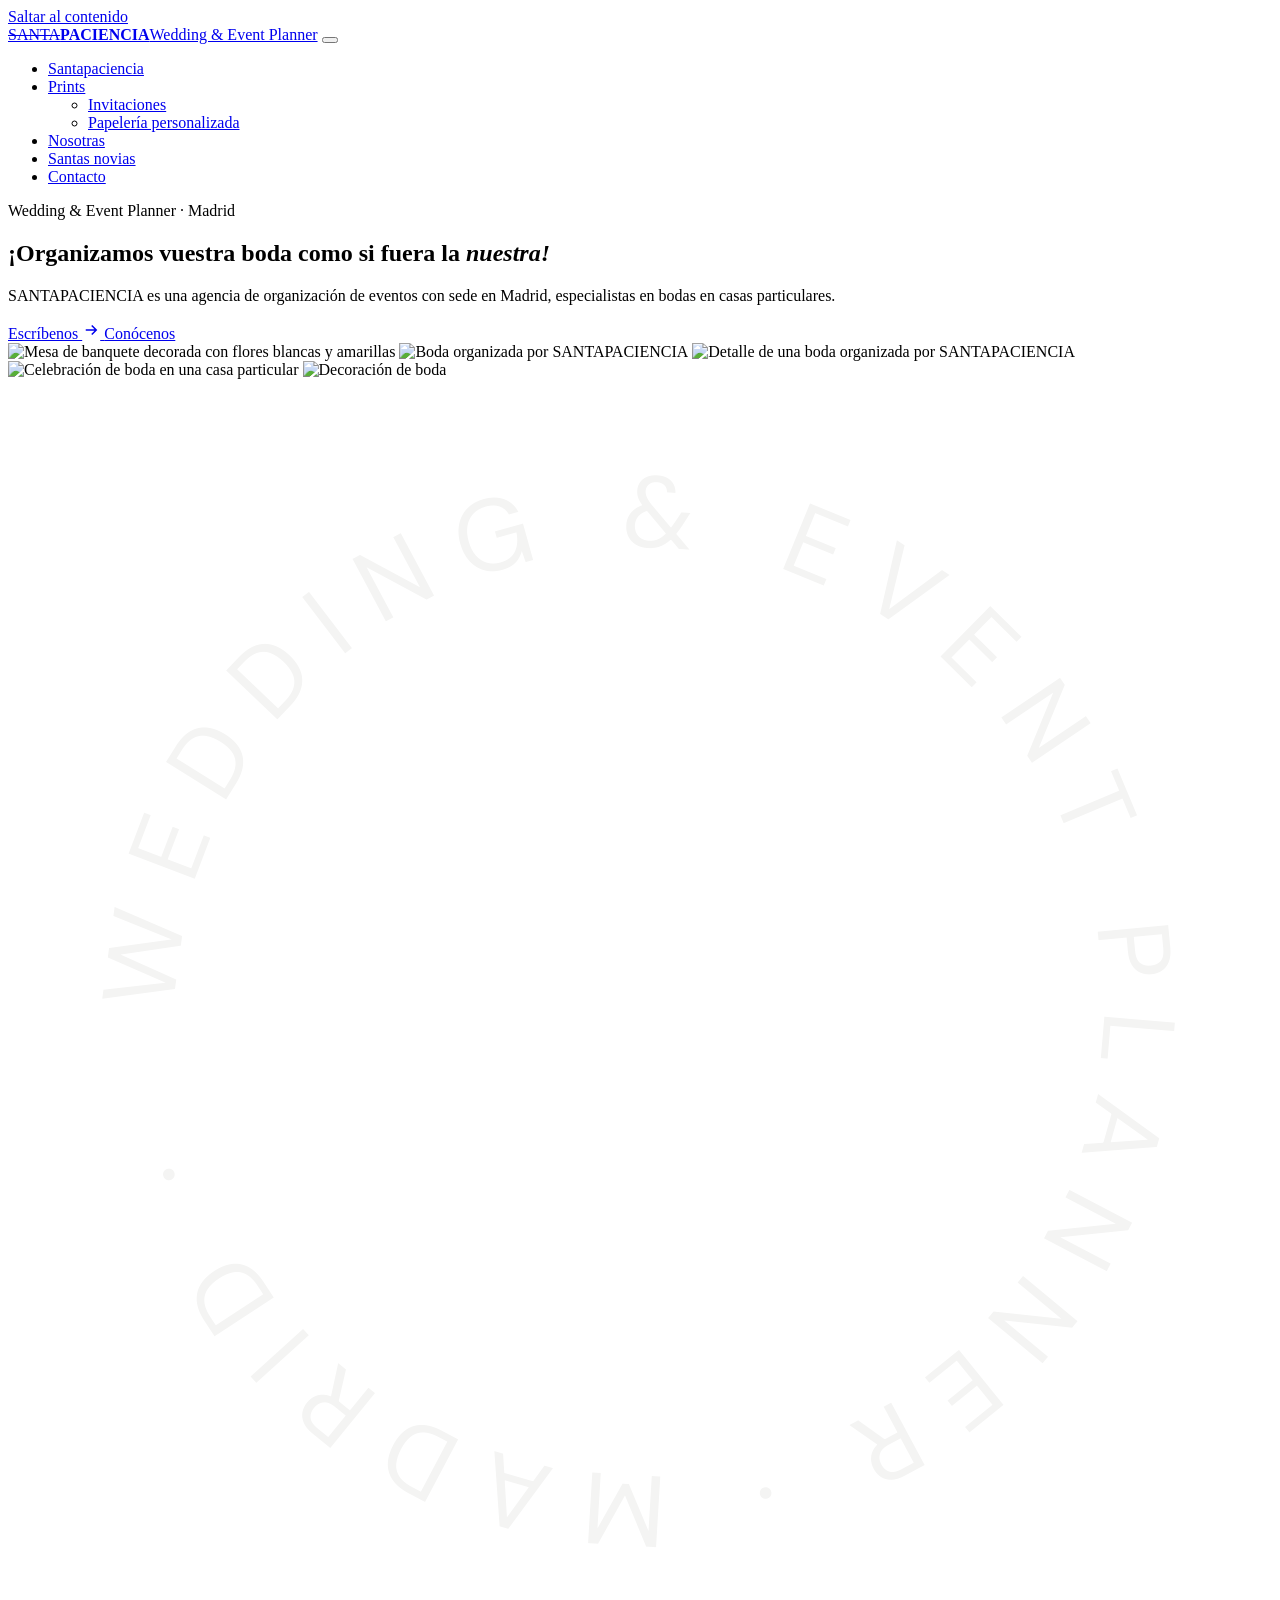
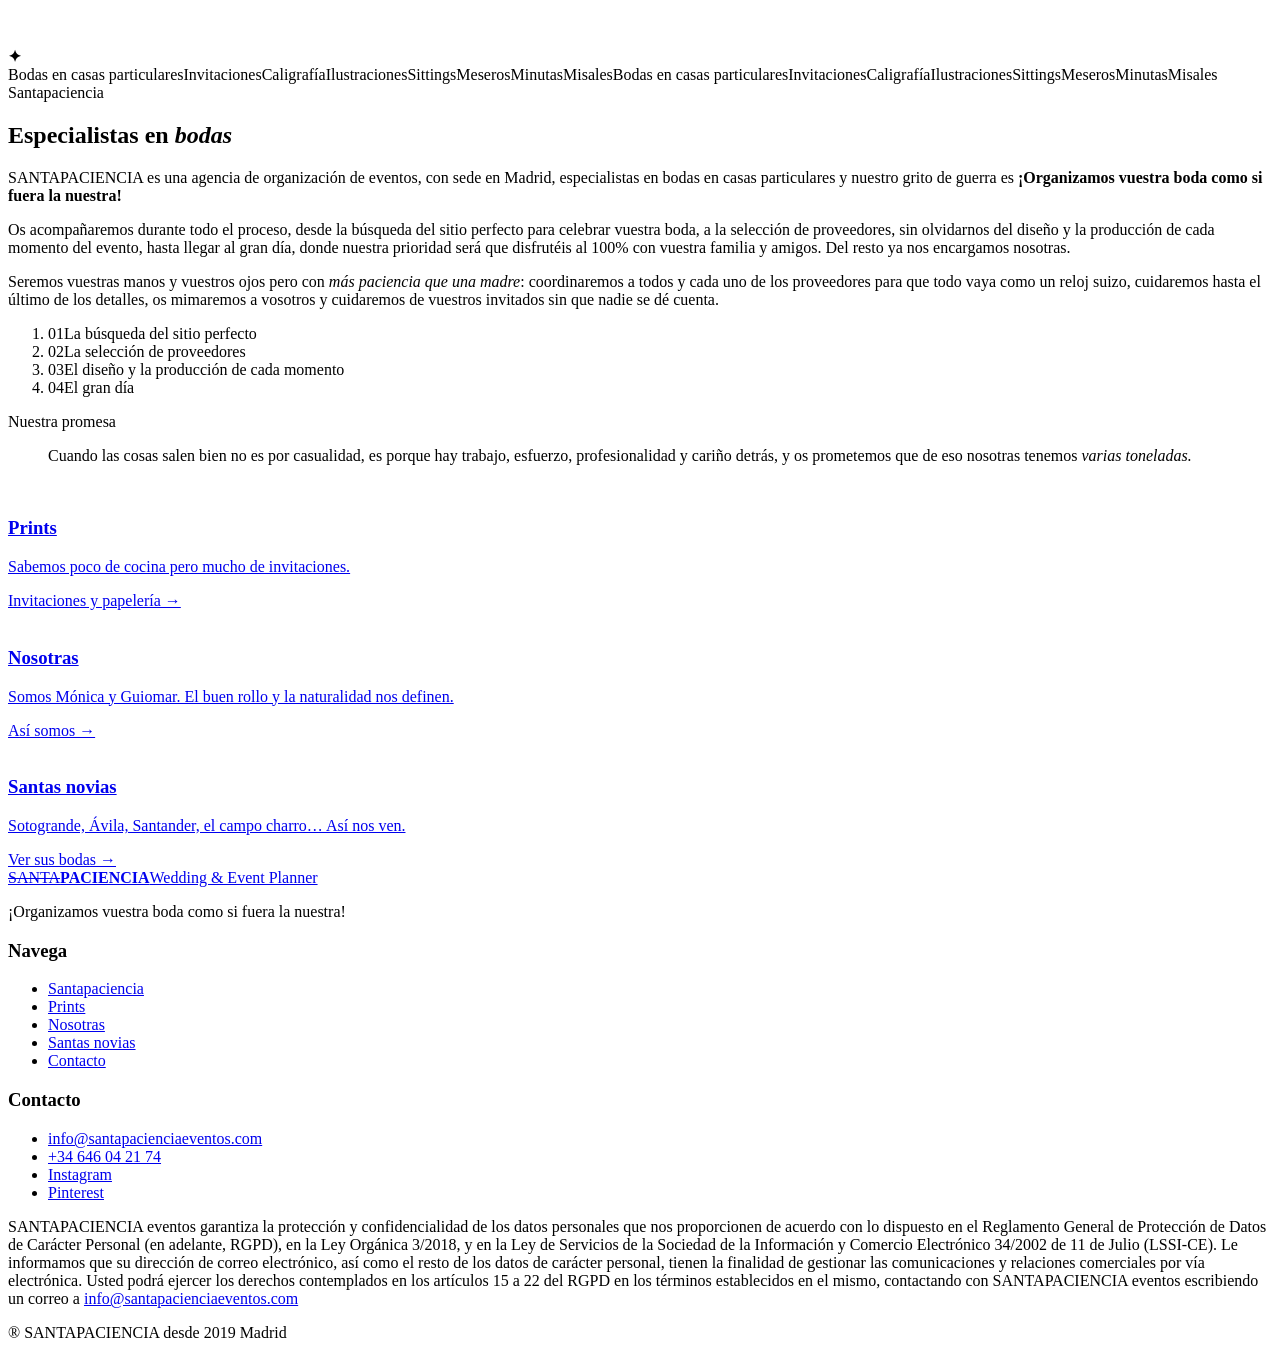
==== index.html @ e2ebce08 "Versión inicial" ====
<!DOCTYPE html>
<html lang="es">
<head>
  <meta charset="utf-8">
  <meta name="viewport" content="width=device-width, initial-scale=1">
  <title>SANTAPACIENCIA Eventos · Wedding & Event Planner en Madrid</title>
  <meta name="description" content="Agencia de organización de eventos con sede en Madrid, especialistas en bodas en casas particulares. ¡Organizamos vuestra boda como si fuera la nuestra!">
  <link rel="canonical" href="https://santapacienciaeventos.com/">
  <meta name="theme-color" content="#4a4a4d">
  <meta property="og:type" content="website">
  <meta property="og:site_name" content="SANTAPACIENCIA Eventos">
  <meta property="og:title" content="SANTAPACIENCIA Eventos · Wedding & Event Planner en Madrid">
  <meta property="og:description" content="Agencia de organización de eventos con sede en Madrid, especialistas en bodas en casas particulares. ¡Organizamos vuestra boda como si fuera la nuestra!">
  <meta property="og:url" content="https://santapacienciaeventos.com/">
  <meta property="og:image" content="https://santapacienciaeventos.com/assets/img/hero-1.jpg">
  <link rel="icon" href="assets/img/favicon.svg" type="image/svg+xml">
  <link rel="preconnect" href="https://fonts.googleapis.com">
  <link rel="preconnect" href="https://fonts.gstatic.com" crossorigin>
  <link href="https://fonts.googleapis.com/css2?family=DM+Sans:opsz,wght@9..40,400;9..40,500;9..40,600&family=Fraunces:ital,opsz,wght,SOFT@0,9..144,400..600,50;1,9..144,400..600,50&family=Raleway:wght@300;400&display=swap" rel="stylesheet">
  <link rel="stylesheet" href="assets/css/styles.css">
</head>
<body>
  <a class="saltar" href="#contenido">Saltar al contenido</a>

  <header class="cabecera" id="cabecera">
    <div class="contenedor cabecera__fila">
      <a class="marca" href="index.html" aria-label="SANTAPACIENCIA, inicio"><span class="marca__nombre"><s>SANTA</s><b>PACIENCIA</b></span><span class="marca__lema">Wedding &amp; Event Planner</span></a>
      <button class="menu-boton" id="menu-boton" aria-expanded="false" aria-controls="nav" aria-label="Abrir menú"><span></span><span></span><span></span></button>
      <nav class="nav" id="nav" aria-label="Principal">
        <ul>
          <li><a href="index.html" aria-current="page">Santapaciencia</a></li><li class="con-sub"><a href="prints.html">Prints</a><ul class="submenu"><li><a href="prints.html#invitaciones">Invitaciones</a></li><li><a href="prints.html#papeleria">Papelería personalizada</a></li></ul></li><li><a href="nosotras.html">Nosotras</a></li><li><a href="santas-novias.html">Santas novias</a></li><li><a href="contacto.html">Contacto</a></li>
        </ul>
      </nav>
    </div>
  </header>

  <main id="contenido">

    <section class="hero">
      <div class="contenedor hero__rejilla">
        <div class="hero__texto aparece">
          <span class="eyebrow">Wedding &amp; Event Planner · Madrid</span>
          <h1>¡Organizamos vuestra boda como si fuera la <em>nuestra!</em></h1>
          <p>SANTAPACIENCIA es una agencia de organización de eventos con sede en Madrid, especialistas en bodas en casas particulares.</p>
          <div class="hero__acciones">
            <a class="boton" href="contacto.html">Escríbenos
              <svg width="18" height="18" viewBox="0 0 24 24" fill="none" stroke="currentColor" stroke-width="2" aria-hidden="true"><path d="M5 12h14M13 6l6 6-6 6"/></svg>
            </a>
            <a class="boton boton--borde" href="nosotras.html">Conócenos</a>
          </div>
        </div>
        <div class="hero__fotos aparece">
          <div class="pase" id="pase" aria-roledescription="carrusel" aria-label="Fotos de bodas">
            <img src="assets/img/hero-1.jpg" alt="Mesa de banquete decorada con flores blancas y amarillas" class="activa">
            <img src="assets/img/hero-2.jpg" alt="Boda organizada por SANTAPACIENCIA" loading="lazy">
            <img src="assets/img/hero-3.jpg" alt="Detalle de una boda organizada por SANTAPACIENCIA" loading="lazy">
            <img src="assets/img/hero-4.jpg" alt="Celebración de boda en una casa particular" loading="lazy">
            <img src="assets/img/hero-5.jpg" alt="Decoración de boda" loading="lazy">
            <div class="pase__puntos" role="group" aria-label="Elegir foto"></div>
          </div>
          <div class="sello" aria-hidden="true">
            <svg viewBox="0 0 120 120">
              <defs><path id="circulo" d="M60,60 m-44,0 a44,44 0 1,1 88,0 a44,44 0 1,1 -88,0"/></defs>
              <text font-family="DM Sans, sans-serif" font-size="9.6" letter-spacing="2.6" fill="#f4f4f3"><textPath href="#circulo">WEDDING &amp; EVENT PLANNER · MADRID ·</textPath></text>
            </svg>
            <b>✦</b>
          </div>
        </div>
      </div>
    </section>

    <div class="cinta" aria-hidden="true">
      <div class="cinta__pista">
        <span>Bodas en casas particulares</span><span>Invitaciones</span><span>Caligrafía</span><span>Ilustraciones</span><span>Sittings</span><span>Meseros</span><span>Minutas</span><span>Misales</span><span>Bodas en casas particulares</span><span>Invitaciones</span><span>Caligrafía</span><span>Ilustraciones</span><span>Sittings</span><span>Meseros</span><span>Minutas</span><span>Misales</span>
      </div>
    </div>

    <section class="seccion">
      <div class="contenedor">
        <div class="duo">
          <div class="aparece">
            <span class="eyebrow">Santapaciencia</span>
            <h2>Especialistas en <em>bodas</em></h2>
            <div class="texto">
              <p>SANTAPACIENCIA es una agencia de organización de eventos, con sede en Madrid, especialistas en bodas en casas particulares y nuestro grito de guerra es <strong>¡Organizamos vuestra boda como si fuera la nuestra!</strong></p>
              <p>Os acompañaremos durante todo el proceso, desde la búsqueda del sitio perfecto para celebrar vuestra boda, a la selección de proveedores, sin olvidarnos del diseño y la producción de cada momento del evento, hasta llegar al gran día, donde nuestra prioridad será que disfrutéis al 100% con vuestra familia y amigos. Del resto ya nos encargamos nosotras.</p>
            </div>
          </div>
          <div class="texto aparece">
            <p class="intro">Seremos vuestras manos y vuestros ojos pero con <em>más paciencia que una madre</em>: coordinaremos a todos y cada uno de los proveedores para que todo vaya como un reloj suizo, cuidaremos hasta el último de los detalles, os mimaremos a vosotros y cuidaremos de vuestros invitados sin que nadie se dé cuenta.</p>
          </div>
        </div>
        <ol class="etapas" role="list">
          <li class="aparece"><span>01</span>La búsqueda del sitio perfecto</li>
          <li class="aparece"><span>02</span>La selección de proveedores</li>
          <li class="aparece"><span>03</span>El diseño y la producción de cada momento</li>
          <li class="aparece"><span>04</span>El gran día</li>
        </ol>
      </div>
    </section>

    <section class="seccion destacado">
      <div class="contenedor aparece">
        <span class="eyebrow">Nuestra promesa</span>
        <blockquote>Cuando las cosas salen bien no es por casualidad, es porque hay trabajo, esfuerzo, profesionalidad y cariño detrás, y os prometemos que de eso nosotras tenemos <em>varias toneladas.</em></blockquote>
      </div>
    </section>

    <section class="seccion">
      <div class="contenedor">
        <div class="accesos">
          <a class="acceso aparece" href="prints.html">
            <img src="assets/img/invitaciones.jpg" alt="" loading="lazy" decoding="async">
            <div><h3>Prints</h3><p>Sabemos poco de cocina pero mucho de invitaciones.</p><span>Invitaciones y papelería →</span></div>
          </a>
          <a class="acceso aparece" href="nosotras.html">
            <img src="assets/img/equipo.jpg" alt="" loading="lazy" decoding="async">
            <div><h3>Nosotras</h3><p>Somos Mónica y Guiomar. El buen rollo y la naturalidad nos definen.</p><span>Así somos →</span></div>
          </a>
          <a class="acceso aparece" href="santas-novias.html">
            <img src="assets/img/novia-marta-sotogrande.jpg" alt="" loading="lazy" decoding="async">
            <div><h3>Santas novias</h3><p>Sotogrande, Ávila, Santander, el campo charro… Así nos ven.</p><span>Ver sus bodas →</span></div>
          </a>
        </div>
      </div>
    </section>

  </main>

  <footer class="pie">
    <div class="contenedor">
      <div class="pie__rejilla">
        <div>
          <a class="marca" href="index.html" aria-label="SANTAPACIENCIA, inicio"><span class="marca__nombre"><s>SANTA</s><b>PACIENCIA</b></span><span class="marca__lema">Wedding &amp; Event Planner</span></a>
          <p class="pie__lema">¡Organizamos vuestra boda como si fuera la nuestra!</p>
        </div>
        <div>
          <h3>Navega</h3>
          <ul><li><a href="index.html">Santapaciencia</a></li><li><a href="prints.html">Prints</a></li><li><a href="nosotras.html">Nosotras</a></li><li><a href="santas-novias.html">Santas novias</a></li><li><a href="contacto.html">Contacto</a></li></ul>
        </div>
        <div>
          <h3>Contacto</h3>
          <ul>
            <li><a href="mailto:info@santapacienciaeventos.com">info@santapacienciaeventos.com</a></li>
            <li><a href="tel:+34646042174">+34 646 04 21 74</a></li>
            <li><a href="https://www.instagram.com/santapacienciaeventos/" target="_blank" rel="noopener">Instagram</a></li>
            <li><a href="https://www.pinterest.es/santapacienciaeventos/" target="_blank" rel="noopener">Pinterest</a></li>
          </ul>
        </div>
      </div>
      <div class="pie__legal" id="privacidad">
        <p>SANTAPACIENCIA eventos garantiza la protección y confidencialidad de los datos personales que nos proporcionen de acuerdo con lo dispuesto en el Reglamento General de Protección de Datos de Carácter Personal (en adelante, RGPD), en la Ley Orgánica 3/2018, y en la Ley de Servicios de la Sociedad de la Información y Comercio Electrónico 34/2002 de 11 de Julio (LSSI-CE). Le informamos que su dirección de correo electrónico, así como el resto de los datos de carácter personal, tienen la finalidad de gestionar las comunicaciones y relaciones comerciales por vía electrónica. Usted podrá ejercer los derechos contemplados en los artículos 15 a 22 del RGPD en los términos establecidos en el mismo, contactando con SANTAPACIENCIA eventos escribiendo un correo a <a href="mailto:info@santapacienciaeventos.com">info@santapacienciaeventos.com</a></p>
      </div>
      <div class="pie__base">
        <span>® SANTAPACIENCIA desde 2019</span>
        <span>Madrid</span>
      </div>
    </div>
  </footer>

  <script src="assets/js/main.js" defer></script>
</body>
</html>
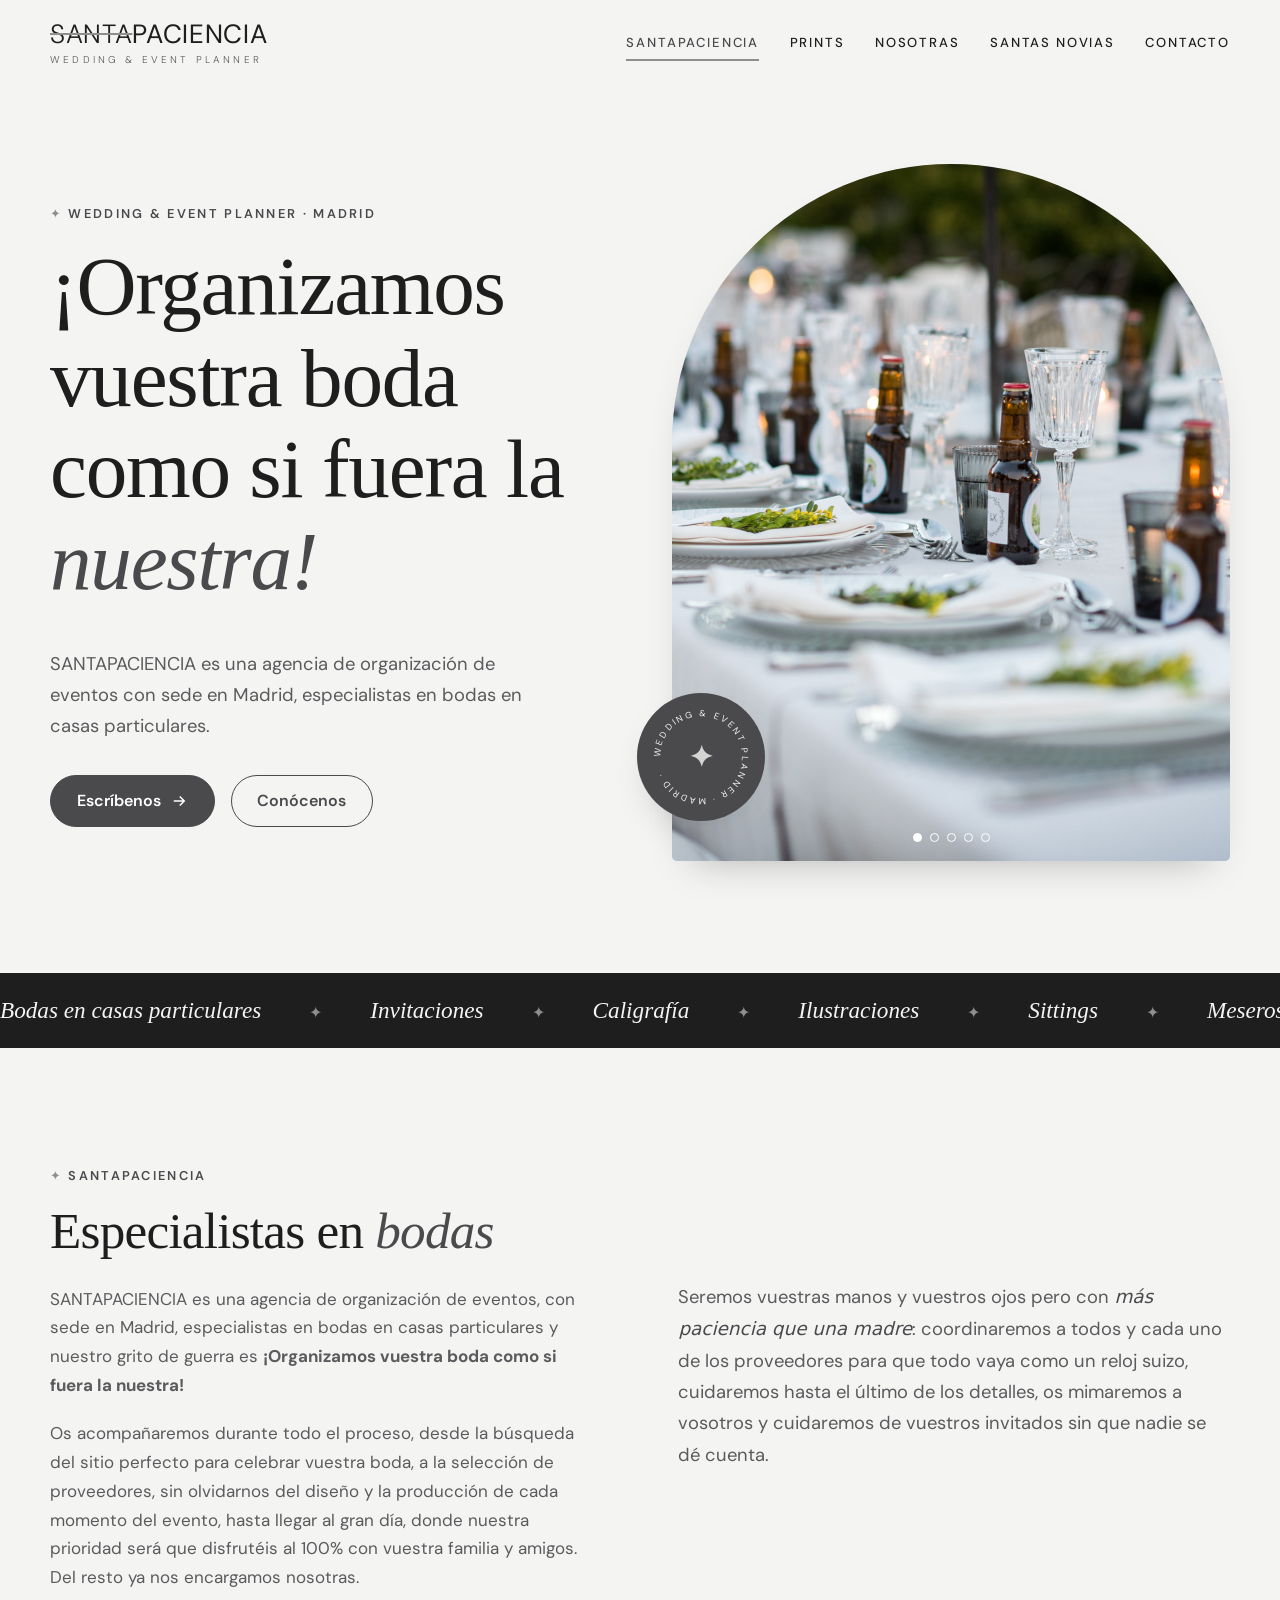
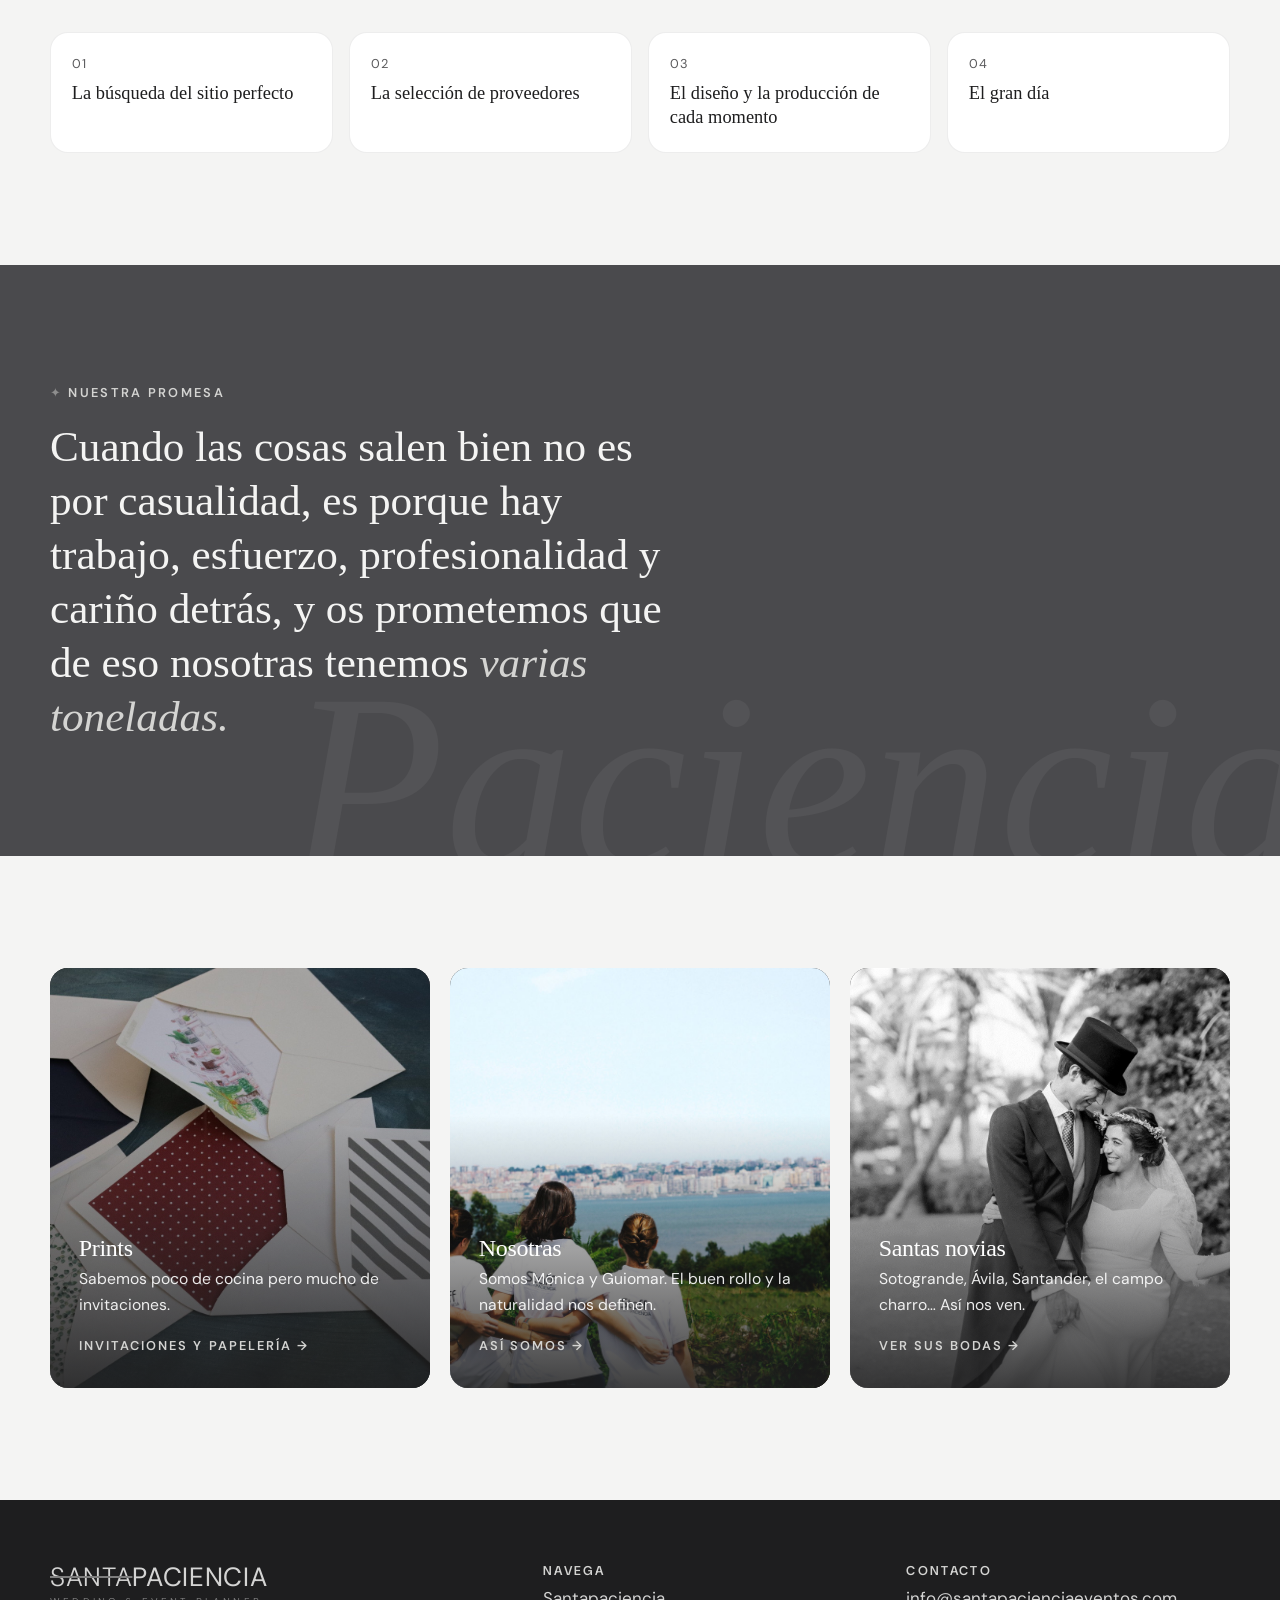
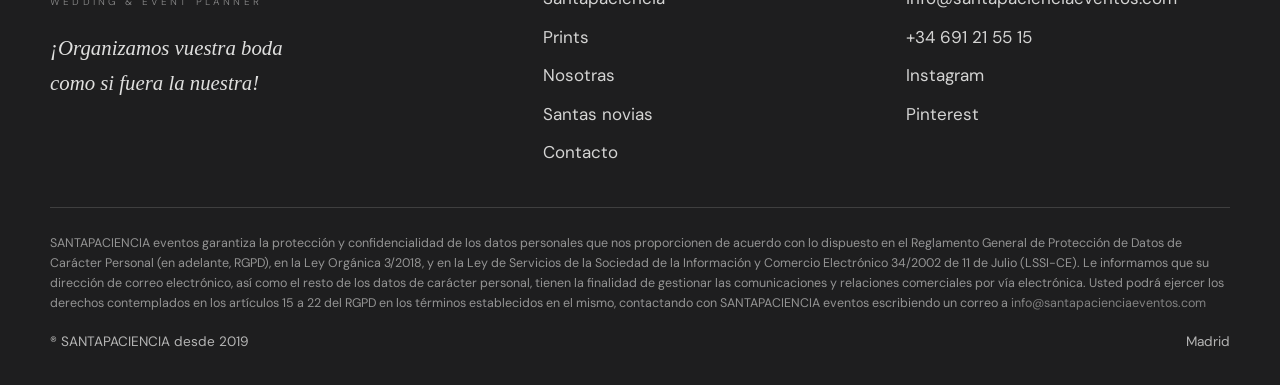
==== commit b688d02b: "Update index.html Cambio de teléfono" ====
--- a/index.html
+++ b/index.html
@@ -142,7 +142,7 @@
           <h3>Contacto</h3>
           <ul>
             <li><a href="mailto:info@santapacienciaeventos.com">info@santapacienciaeventos.com</a></li>
-            <li><a href="tel:+34646042174">+34 646 04 21 74</a></li>
+            <li><a href="tel:+34646042174">+34 691 21 55 15</a></li>
             <li><a href="https://www.instagram.com/santapacienciaeventos/" target="_blank" rel="noopener">Instagram</a></li>
             <li><a href="https://www.pinterest.es/santapacienciaeventos/" target="_blank" rel="noopener">Pinterest</a></li>
           </ul>
--- a/assets/css/styles.css
+++ b/assets/css/styles.css
@@ -0,0 +1,358 @@
+/* ==========================================================
+   SANTAPACIENCIA · Wedding & Event Planner
+   Hoja de estilos unificada: todos los colores, tipos y
+   espacios salen de las variables de :root.
+   ========================================================== */
+
+:root {
+  /* Paleta: escala de grises, acorde con la imagen de marca */
+  --fondo: #f4f4f3;
+  --fondo-2: #e7e7e5;
+  --tinta: #1e1e1f;
+  --tinta-suave: #5b5b5d;
+  --gris: #4a4a4d;
+  --gris-oscuro: #2e2e30;
+  --plata: #8e8e8e;
+  --plata-claro: #d4d4d2;
+  --blanco: #ffffff;
+
+  /* Tipografía */
+  --f-display: "Fraunces", Georgia, "Times New Roman", serif;
+  --f-texto: "DM Sans", system-ui, -apple-system, "Segoe UI", sans-serif;
+  --f-marca: "Raleway", "DM Sans", system-ui, sans-serif;
+
+  /* Espaciado y forma */
+  --ancho: 1180px;
+  --gutter: clamp(1.25rem, 4vw, 2.5rem);
+  --seccion: clamp(4rem, 9vw, 7rem);
+  --radio: 18px;
+  --sombra: 0 18px 40px -22px rgba(30, 30, 31, .35);
+}
+
+*, *::before, *::after { box-sizing: border-box; }
+html { scroll-behavior: smooth; scroll-padding-top: 100px; overflow-x: clip; }
+body { overflow-x: clip; }
+body {
+  margin: 0;
+  font-family: var(--f-texto);
+  font-size: 1.0625rem;
+  line-height: 1.7;
+  color: var(--tinta);
+  background: var(--fondo);
+  -webkit-font-smoothing: antialiased;
+}
+img { max-width: 100%; display: block; }
+a { color: inherit; }
+::selection { background: var(--plata-claro); color: var(--tinta); }
+
+h1, h2, h3 {
+  font-family: var(--f-display);
+  font-weight: 500;
+  line-height: 1.1;
+  letter-spacing: -0.015em;
+  margin: 0 0 .5em;
+  font-variation-settings: "SOFT" 50, "opsz" 96;
+}
+h1 { font-size: clamp(2.6rem, 6.5vw, 5.2rem); }
+h2 { font-size: clamp(2rem, 4.4vw, 3.2rem); }
+h3 { font-size: 1.5rem; }
+p { margin: 0 0 1.1em; }
+em { font-style: italic; color: var(--gris); }
+
+.contenedor { width: min(100% - 2 * var(--gutter), var(--ancho)); margin-inline: auto; }
+.estrecho { max-width: 46rem; }
+.seccion { padding-block: var(--seccion); }
+.centrado { text-align: center; margin-inline: auto; }
+.eyebrow {
+  display: inline-block;
+  font-size: .8rem; font-weight: 600; letter-spacing: .18em; text-transform: uppercase;
+  color: var(--gris); margin-bottom: 1rem;
+}
+.eyebrow::before { content: "✦ "; color: var(--plata); }
+.intro { color: var(--tinta-suave); font-size: 1.15rem; }
+.texto { color: var(--tinta-suave); }
+.texto p:last-child { margin-bottom: 0; }
+
+.sr-only {
+  position: absolute; width: 1px; height: 1px; padding: 0; margin: -1px;
+  overflow: hidden; clip: rect(0, 0, 0, 0); white-space: nowrap; border: 0;
+}
+.saltar {
+  position: absolute; left: 1rem; top: -4rem; z-index: 100;
+  background: var(--tinta); color: var(--fondo); padding: .7rem 1rem; border-radius: 8px;
+}
+.saltar:focus { top: 1rem; }
+
+/* ---------- Marca (logotipo tipográfico) ---------- */
+.marca {
+  font-family: var(--f-marca); font-weight: 300; letter-spacing: .04em;
+  text-decoration: none; display: inline-flex; flex-direction: column; line-height: 1;
+}
+.marca__nombre { font-size: 1.65rem; white-space: nowrap; }
+.marca__nombre s { text-decoration-thickness: 1.5px; text-decoration-color: var(--plata); }
+.marca__nombre b { font-weight: 400; }
+.marca__lema { font-size: .62rem; letter-spacing: .32em; text-transform: uppercase; color: var(--tinta-suave); margin-top: .45rem; }
+
+/* ---------- Botones ---------- */
+.boton {
+  display: inline-flex; align-items: center; gap: .6rem;
+  font: 600 1rem/1 var(--f-texto);
+  padding: 1rem 1.6rem; border-radius: 999px;
+  border: 1.5px solid var(--gris); background: var(--gris); color: var(--blanco);
+  text-decoration: none; cursor: pointer;
+  transition: background .25s, color .25s, transform .25s;
+}
+.boton:hover { background: var(--gris-oscuro); transform: translateY(-2px); }
+.boton--borde { background: transparent; color: var(--gris); }
+.boton--borde:hover { background: var(--gris); color: var(--blanco); }
+.boton--claro { background: var(--fondo); color: var(--gris); border-color: var(--fondo); }
+.boton--claro:hover { background: var(--plata-claro); border-color: var(--plata-claro); color: var(--tinta); }
+.boton--peq { padding: .7rem 1.2rem; font-size: .9rem; }
+.boton:focus-visible, a:focus-visible, button:focus-visible, input:focus-visible, textarea:focus-visible {
+  outline: 2px solid var(--plata); outline-offset: 3px;
+}
+
+/* ---------- Cabecera ---------- */
+.cabecera {
+  position: sticky; top: 0; z-index: 50;
+  background: rgba(244, 244, 243, .9); backdrop-filter: blur(10px);
+  border-bottom: 1px solid transparent; transition: border-color .3s;
+}
+.cabecera.con-sombra { border-color: rgba(30, 30, 31, .1); }
+.cabecera__fila { display: flex; align-items: center; justify-content: space-between; height: 86px; gap: 1rem; }
+.nav > ul { display: flex; gap: 1.9rem; list-style: none; margin: 0; padding: 0; align-items: center; }
+.nav a {
+  text-decoration: none; font-weight: 500; font-size: .82rem; letter-spacing: .14em;
+  text-transform: uppercase; position: relative; padding-block: .4rem; display: inline-block;
+}
+.nav a::after {
+  content: ""; position: absolute; left: 0; right: 0; bottom: 0; height: 1.5px;
+  background: var(--plata); transform: scaleX(0); transform-origin: left; transition: transform .3s;
+}
+.nav a:hover::after, .nav a[aria-current="page"]::after { transform: scaleX(1); }
+.nav a[aria-current="page"] { color: var(--gris); }
+.nav .con-sub { position: relative; }
+.submenu {
+  position: absolute; top: 100%; left: -1.2rem; min-width: 250px; list-style: none; margin: 0;
+  padding: .8rem 1.2rem; background: var(--blanco); border-radius: 12px; box-shadow: var(--sombra);
+  opacity: 0; visibility: hidden; transform: translateY(6px); transition: .25s;
+}
+.con-sub:hover .submenu, .con-sub:focus-within .submenu { opacity: 1; visibility: visible; transform: none; }
+.submenu a { font-size: .78rem; padding-block: .55rem; }
+.menu-boton { display: none; background: none; border: 0; padding: .5rem; cursor: pointer; color: var(--tinta); }
+.menu-boton span { display: block; width: 26px; height: 2px; background: currentColor; margin: 6px 0; transition: transform .3s, opacity .3s; }
+
+/* ---------- Hero con pase de fotos ---------- */
+.hero { padding-block: clamp(2.5rem, 6vw, 5rem) var(--seccion); }
+.hero__rejilla { display: grid; grid-template-columns: 1fr 1fr; gap: clamp(2rem, 5vw, 4.5rem); align-items: center; }
+.hero__texto p { font-size: 1.15rem; color: var(--tinta-suave); max-width: 32rem; }
+.hero__acciones { display: flex; flex-wrap: wrap; gap: 1rem; margin-top: 2rem; }
+.hero__fotos { position: relative; }
+.pase {
+  position: relative; aspect-ratio: 4 / 5; border-radius: 999px 999px var(--radio) var(--radio);
+  overflow: hidden; box-shadow: var(--sombra); background: var(--fondo-2);
+}
+.pase img {
+  position: absolute; inset: 0; width: 100%; height: 100%; object-fit: cover;
+  opacity: 0; transition: opacity 1.4s ease; transform: scale(1.04);
+}
+.pase img.activa { opacity: 1; animation: acercar 7s ease-out forwards; }
+@keyframes acercar { from { transform: scale(1.08); } to { transform: scale(1); } }
+.pase__puntos { position: absolute; bottom: 1.2rem; left: 0; right: 0; display: flex; justify-content: center; gap: .5rem; z-index: 2; }
+.pase__puntos button {
+  width: 9px; height: 9px; border-radius: 50%; border: 1.5px solid var(--blanco);
+  background: transparent; padding: 0; cursor: pointer; transition: background .3s;
+}
+.pase__puntos button[aria-current="true"] { background: var(--blanco); }
+.sello {
+  position: absolute; left: -2.2rem; bottom: 2.5rem; width: 128px; height: 128px; z-index: 3;
+  border-radius: 50%; background: var(--gris); color: var(--fondo);
+  display: grid; place-items: center; box-shadow: var(--sombra);
+}
+.sello svg { width: 112px; height: 112px; animation: girar 24s linear infinite; }
+.sello b { position: absolute; font-family: var(--f-display); font-size: 1.8rem; color: var(--plata-claro); }
+@keyframes girar { to { transform: rotate(360deg); } }
+
+/* ---------- Cabecera de página interior ---------- */
+.portada { padding-block: clamp(3rem, 7vw, 5.5rem) clamp(2rem, 5vw, 3.5rem); text-align: center; }
+.portada h1 { margin-bottom: .3em; }
+.portada p { max-width: 40rem; margin-inline: auto; }
+
+/* ---------- Cinta ---------- */
+.cinta { background: var(--tinta); color: var(--fondo); overflow: hidden; padding-block: 1.1rem; }
+.cinta__pista { display: flex; gap: 3rem; width: max-content; animation: desplazar 40s linear infinite; }
+.cinta span { font-family: var(--f-display); font-size: 1.45rem; font-style: italic; white-space: nowrap; }
+.cinta span::after { content: "✦"; color: var(--plata); font-style: normal; margin-left: 3rem; font-size: 1rem; vertical-align: middle; }
+@keyframes desplazar { to { transform: translateX(-50%); } }
+
+/* ---------- Bloques de texto con imagen ---------- */
+.duo { display: grid; grid-template-columns: 1fr 1fr; gap: clamp(2rem, 6vw, 5rem); align-items: center; }
+.duo--invertido > :first-child { order: 2; }
+.foto { border-radius: var(--radio); overflow: hidden; box-shadow: var(--sombra); background: var(--fondo-2); }
+.foto img { width: 100%; height: 100%; object-fit: cover; }
+.foto--ancha { aspect-ratio: 16 / 7; }
+.foto--4-3 { aspect-ratio: 4 / 3; }
+
+/* Etapas (extraídas del texto) */
+.etapas { list-style: none; padding: 0; margin: 2.5rem 0 0; display: grid; grid-template-columns: repeat(4, 1fr); gap: 1rem; }
+.etapas li {
+  background: var(--blanco); border-radius: var(--radio); padding: 1.4rem 1.3rem;
+  border: 1px solid rgba(30, 30, 31, .08); font-family: var(--f-display); font-size: 1.15rem; line-height: 1.3;
+}
+.etapas li span { display: block; font-family: var(--f-texto); font-size: .8rem; color: var(--tinta-suave); letter-spacing: .1em; margin-bottom: .6rem; }
+
+/* ---------- Bloque destacado ---------- */
+.destacado { background: var(--gris); color: var(--fondo); position: relative; overflow: hidden; }
+.destacado::before {
+  content: "Paciencia"; position: absolute; right: -2rem; bottom: -3.5rem;
+  font-family: var(--f-display); font-style: italic; font-size: clamp(7rem, 20vw, 17rem);
+  color: rgba(255, 255, 255, .05); line-height: 1; pointer-events: none;
+}
+.destacado .eyebrow { color: var(--plata-claro); }
+.destacado blockquote { margin: 0; font-family: var(--f-display); font-size: clamp(1.7rem, 3.6vw, 2.7rem); line-height: 1.25; max-width: 30ch; position: relative; }
+.destacado blockquote em { color: var(--plata-claro); }
+
+/* ---------- Tarjetas de acceso (portada) ---------- */
+.accesos { display: grid; grid-template-columns: repeat(3, 1fr); gap: 1.25rem; }
+.acceso {
+  position: relative; display: flex; flex-direction: column; justify-content: flex-end;
+  min-height: 420px; border-radius: var(--radio); overflow: hidden; text-decoration: none;
+  color: var(--blanco); background: var(--tinta); isolation: isolate;
+}
+.acceso img { position: absolute; inset: 0; width: 100%; height: 100%; object-fit: cover; z-index: -2; transition: transform .7s; }
+.acceso::before { content: ""; position: absolute; inset: 0; z-index: -1; background: linear-gradient(180deg, transparent 35%, rgba(30, 30, 31, .85)); }
+.acceso:hover img { transform: scale(1.05); }
+.acceso div { padding: 1.8rem; }
+.acceso h3 { margin-bottom: .3rem; }
+.acceso p { margin: 0; opacity: .9; font-size: .98rem; }
+.acceso span { display: inline-block; margin-top: 1rem; font-size: .8rem; font-weight: 600; letter-spacing: .16em; text-transform: uppercase; color: var(--plata-claro); }
+
+/* ---------- Catálogo PRINTS ---------- */
+.subnav { display: flex; justify-content: center; gap: .8rem; flex-wrap: wrap; margin-top: 2rem; }
+.catalogo { display: grid; grid-template-columns: repeat(3, 1fr); gap: 1.5rem; }
+.pieza {
+  background: var(--blanco); border-radius: var(--radio); overflow: hidden;
+  border: 1px solid rgba(30, 30, 31, .08); display: flex; flex-direction: column;
+  transition: transform .35s, box-shadow .35s;
+}
+.pieza:hover { transform: translateY(-6px); box-shadow: var(--sombra); }
+.pieza__foto { aspect-ratio: 4 / 3; background: var(--fondo-2); overflow: hidden; }
+.pieza__foto img { width: 100%; height: 100%; object-fit: cover; }
+.pieza__cuerpo { padding: 1.6rem 1.5rem 1.7rem; display: flex; flex-direction: column; flex: 1; }
+.pieza__sub { font-family: var(--f-display); font-style: italic; color: var(--gris); font-size: 1.1rem; margin: -.2rem 0 .7rem; }
+.pieza p { color: var(--tinta-suave); font-size: .98rem; flex: 1; }
+.pieza .boton { align-self: flex-start; }
+.bloque-titulo { display: flex; align-items: baseline; gap: 1.2rem; margin-bottom: 2.5rem; flex-wrap: wrap; }
+.bloque-titulo h2 { margin: 0; }
+.bloque-titulo p { margin: 0; color: var(--tinta-suave); }
+
+/* ---------- Santas novias ---------- */
+.novias { display: grid; grid-template-columns: repeat(3, 1fr); gap: 1.25rem; }
+.novia { margin: 0; position: relative; border-radius: var(--radio); overflow: hidden; aspect-ratio: 4 / 5; background: var(--fondo-2); isolation: isolate; }
+.novia:nth-child(5n + 1) { grid-column: span 2; aspect-ratio: auto; }
+.novia img { position: absolute; inset: 0; width: 100%; height: 100%; object-fit: cover; z-index: -2; transition: transform .7s; }
+.novia:hover img { transform: scale(1.05); }
+.novia::before { content: ""; position: absolute; inset: 0; z-index: -1; background: linear-gradient(180deg, transparent 45%, rgba(30, 30, 31, .82)); }
+.novia figcaption { position: absolute; left: 1.5rem; right: 1.5rem; bottom: 1.4rem; color: var(--blanco); }
+.novia b { display: block; font-family: var(--f-display); font-weight: 500; font-size: 1.9rem; letter-spacing: .02em; }
+.novia span { font-size: 1rem; opacity: .92; }
+
+/* Testimonio */
+.testimonio { background: var(--blanco); border-radius: var(--radio); padding: clamp(1.8rem, 5vw, 3.5rem); box-shadow: var(--sombra); }
+.testimonio h2 { font-size: clamp(1.8rem, 3.6vw, 2.6rem); }
+.testimonio__lugar { font-size: .85rem; letter-spacing: .14em; text-transform: uppercase; color: var(--tinta-suave); font-weight: 600; }
+.testimonio__cita { font-family: var(--f-display); font-size: clamp(1.3rem, 2.4vw, 1.7rem); line-height: 1.35; color: var(--gris); border-left: 2px solid var(--plata); padding-left: 1.2rem; margin: 1.5rem 0 2rem; font-style: italic; }
+.testimonio .texto { columns: 2 22rem; column-gap: 3rem; }
+.testimonio .texto p { break-inside: avoid; }
+.testimonio__firma { margin-top: 1.5rem; font-family: var(--f-display); font-style: italic; font-size: 1.3rem; }
+
+/* ---------- Contacto ---------- */
+.contacto__rejilla { display: grid; grid-template-columns: .9fr 1.1fr; gap: clamp(2rem, 6vw, 5rem); align-items: start; }
+.datos { list-style: none; padding: 0; margin: 2rem 0 0; display: grid; gap: 1.1rem; }
+.datos li { display: flex; gap: 1rem; align-items: center; }
+.datos svg { width: 22px; height: 22px; color: var(--gris); flex: none; }
+.datos a { text-decoration: none; border-bottom: 1px solid var(--plata); }
+.nota { font-size: .9rem; color: var(--tinta-suave); }
+.formulario {
+  background: var(--blanco); border-radius: var(--radio); padding: clamp(1.5rem, 4vw, 2.6rem);
+  box-shadow: var(--sombra); display: grid; grid-template-columns: 1fr 1fr; gap: 1.1rem; width: 100%;
+}
+.formulario h2 { grid-column: 1 / -1; font-size: 1.9rem; margin: 0; }
+.campo { display: grid; gap: .4rem; }
+.campo--ancho { grid-column: 1 / -1; }
+.campo label { font-size: .85rem; font-weight: 600; }
+.campo input, .campo textarea {
+  font: inherit; font-size: 1rem; color: var(--tinta); background: var(--fondo); width: 100%; min-width: 0;
+  border: 1px solid rgba(30, 30, 31, .15); border-radius: 10px; padding: .85rem 1rem; transition: border-color .2s, background .2s;
+}
+.campo input:focus, .campo textarea:focus { border-color: var(--gris); background: var(--blanco); }
+.campo textarea { min-height: 150px; resize: vertical; }
+.formulario .boton { justify-self: start; }
+.formulario__estado { grid-column: 1 / -1; margin: 0; font-weight: 600; color: var(--gris); }
+
+/* ---------- Llamada final ---------- */
+.llamada { text-align: center; }
+.llamada h2 { max-width: 20ch; margin-inline: auto; }
+.llamada p { max-width: 36rem; margin-inline: auto; }
+
+/* ---------- Pie ---------- */
+.pie { background: var(--tinta); color: var(--fondo); padding-block: 4rem 2rem; }
+.pie__rejilla { display: grid; grid-template-columns: 1.4fr 1fr 1fr; gap: 2.5rem; padding-bottom: 2.5rem; border-bottom: 1px solid rgba(244, 244, 243, .15); }
+.pie .marca__lema { color: rgba(244, 244, 243, .6); }
+.pie h3 { font-family: var(--f-texto); font-size: .8rem; letter-spacing: .18em; text-transform: uppercase; color: var(--plata-claro); font-weight: 600; }
+.pie ul { list-style: none; padding: 0; margin: 0; display: grid; gap: .6rem; }
+.pie a { text-decoration: none; opacity: .85; }
+.pie a:hover { opacity: 1; color: var(--plata-claro); }
+.pie__lema { font-family: var(--f-display); font-style: italic; font-size: 1.3rem; margin-top: 1.4rem; max-width: 24ch; opacity: .9; }
+.pie__legal { padding-top: 1.6rem; font-size: .78rem; line-height: 1.6; opacity: .55; }
+.pie__legal p { margin: 0 0 .8rem; }
+.pie__base { display: flex; justify-content: space-between; flex-wrap: wrap; gap: 1rem; font-size: .85rem; opacity: .7; margin-top: 1rem; }
+
+/* ---------- Animación de entrada ---------- */
+.aparece { opacity: 0; transform: translateY(24px); transition: opacity .8s ease, transform .8s ease; }
+.aparece.visible { opacity: 1; transform: none; }
+
+/* ---------- Responsive ---------- */
+@media (max-width: 1000px) {
+  .catalogo, .accesos { grid-template-columns: repeat(2, 1fr); }
+  .etapas { grid-template-columns: repeat(2, 1fr); }
+  .contacto__rejilla { grid-template-columns: 1fr; }
+  .novias { grid-template-columns: repeat(2, 1fr); }
+  .novia:nth-child(5n + 1) { grid-column: span 1; aspect-ratio: 4 / 5; }
+  .novia:nth-child(3n + 1) { grid-column: span 2; aspect-ratio: 16 / 10; }
+}
+@media (max-width: 860px) {
+  .menu-boton { display: block; }
+  .nav {
+    position: fixed; inset: 86px 0 auto 0; background: var(--fondo);
+    border-bottom: 1px solid rgba(30, 30, 31, .1); padding: 1.5rem var(--gutter) 2rem;
+    transform: translateY(-130%); transition: transform .35s ease; z-index: -1;
+    max-height: calc(100vh - 86px); overflow-y: auto;
+  }
+  .nav.abierto { transform: none; }
+  .nav > ul { flex-direction: column; align-items: flex-start; gap: .9rem; }
+  .nav a { font-size: 1rem; }
+  .submenu { position: static; opacity: 1; visibility: visible; transform: none; box-shadow: none; background: none; padding: .2rem 0 0 1rem; min-width: 0; }
+  .menu-boton[aria-expanded="true"] span:nth-child(1) { transform: translateY(8px) rotate(45deg); }
+  .menu-boton[aria-expanded="true"] span:nth-child(2) { opacity: 0; }
+  .menu-boton[aria-expanded="true"] span:nth-child(3) { transform: translateY(-8px) rotate(-45deg); }
+  .hero__rejilla, .duo { grid-template-columns: 1fr; }
+  .duo--invertido > :first-child { order: 0; }
+  .hero__fotos { max-width: 440px; margin-inline: auto; width: 100%; }
+  .sello { left: -.5rem; width: 104px; height: 104px; }
+  .sello svg { width: 92px; height: 92px; }
+  .pie__rejilla { grid-template-columns: 1fr 1fr; }
+  .pie__rejilla > :first-child { grid-column: 1 / -1; }
+}
+@media (max-width: 600px) {
+  .catalogo, .accesos, .formulario, .novias { grid-template-columns: 1fr; }
+  .novia:nth-child(n) { grid-column: span 1; aspect-ratio: 4 / 5; }
+  .etapas { grid-template-columns: 1fr; }
+  .acceso { min-height: 340px; }
+  .marca__nombre { font-size: 1.35rem; }
+}
+@media (prefers-reduced-motion: reduce) {
+  *, *::before, *::after { animation: none !important; transition: none !important; }
+  .aparece { opacity: 1; transform: none; }
+  html { scroll-behavior: auto; }
+}
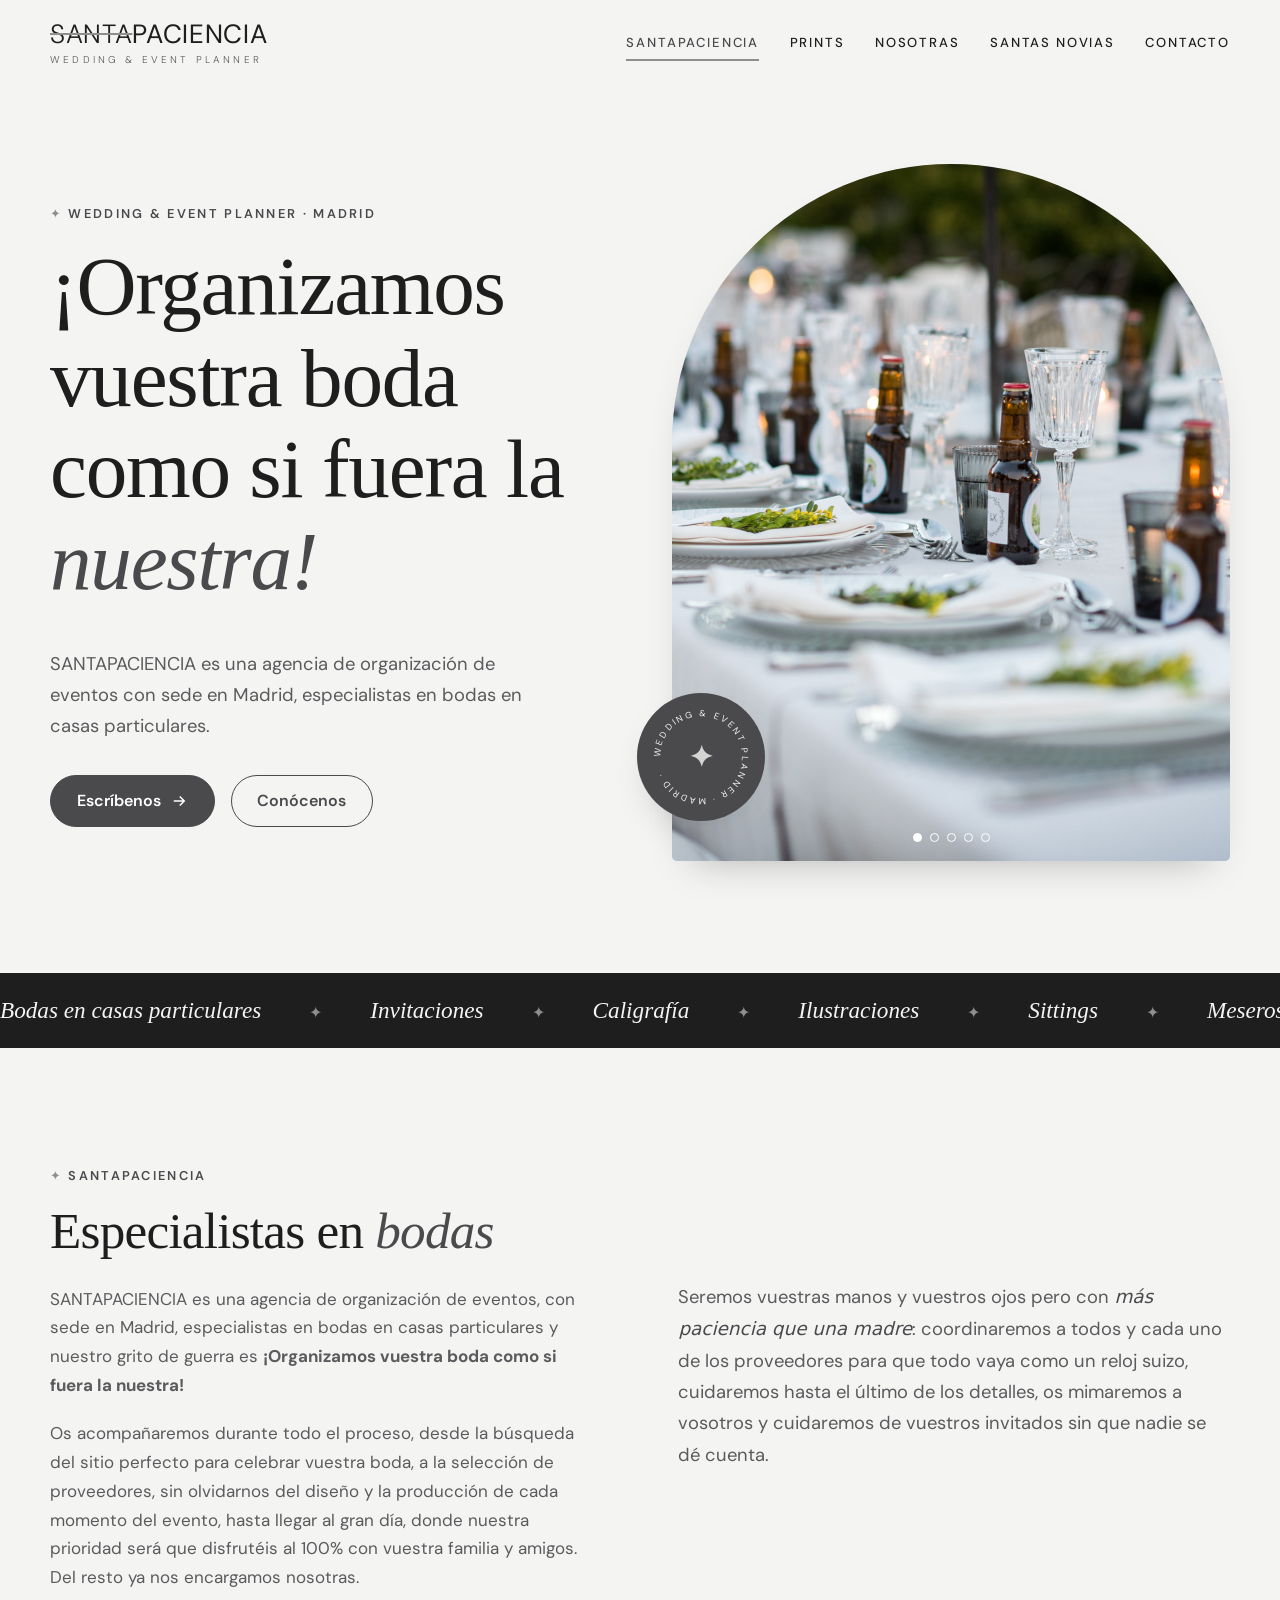
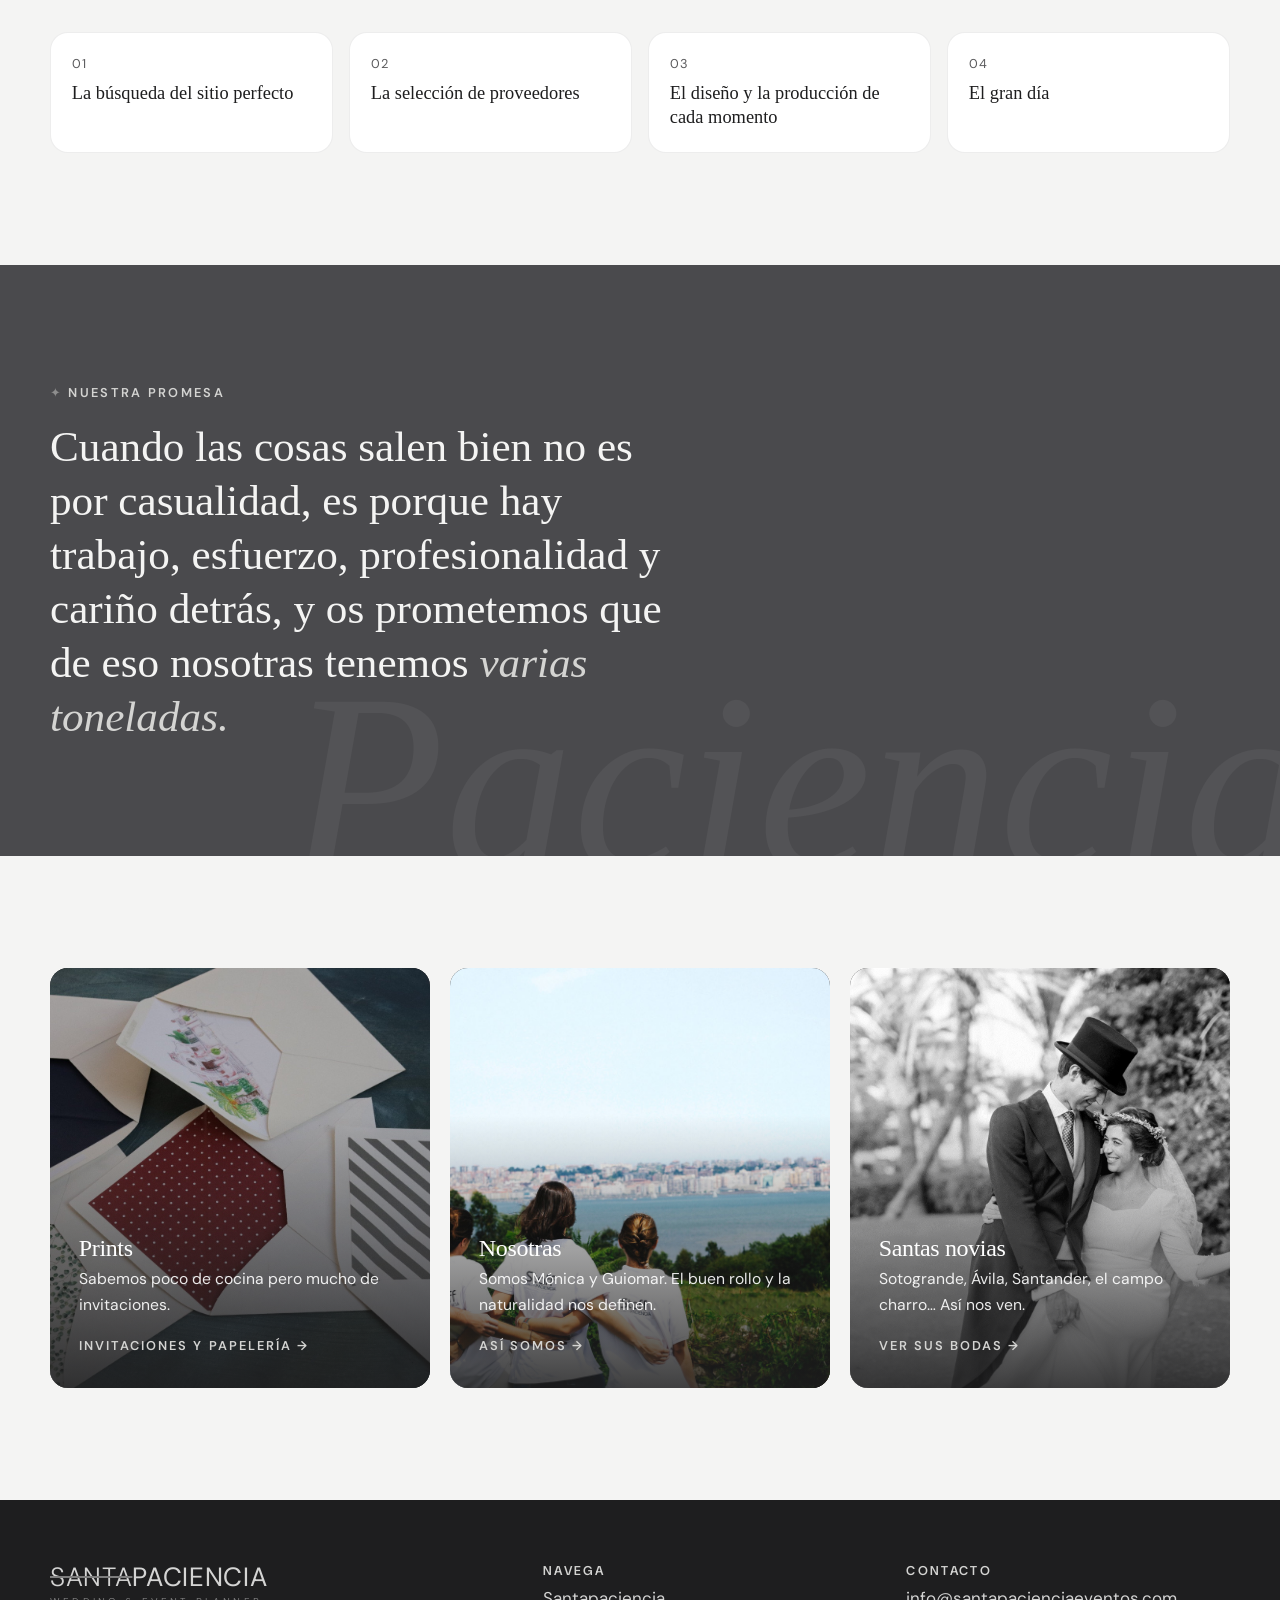
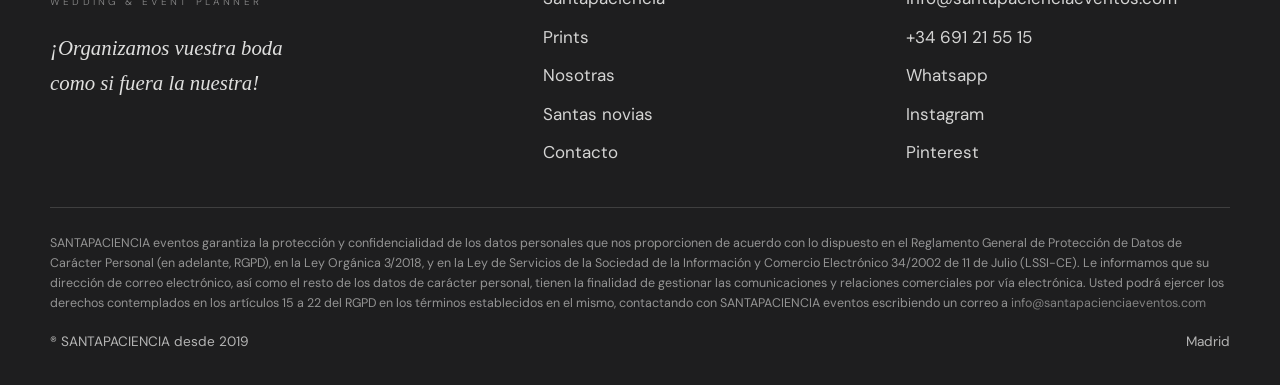
==== commit ec4099db: "Update index.html Cambio de teléfono y whatsapp" ====
--- a/index.html
+++ b/index.html
@@ -142,7 +142,8 @@
           <h3>Contacto</h3>
           <ul>
             <li><a href="mailto:info@santapacienciaeventos.com">info@santapacienciaeventos.com</a></li>
-            <li><a href="tel:+34646042174">+34 691 21 55 15</a></li>
+            <li><a href="tel:+34691215515">+34 691 21 55 15</a></li>
+            <li><a href="https://wa.me/+34691215515" target="_blank">Whatsapp</a>
             <li><a href="https://www.instagram.com/santapacienciaeventos/" target="_blank" rel="noopener">Instagram</a></li>
             <li><a href="https://www.pinterest.es/santapacienciaeventos/" target="_blank" rel="noopener">Pinterest</a></li>
           </ul>
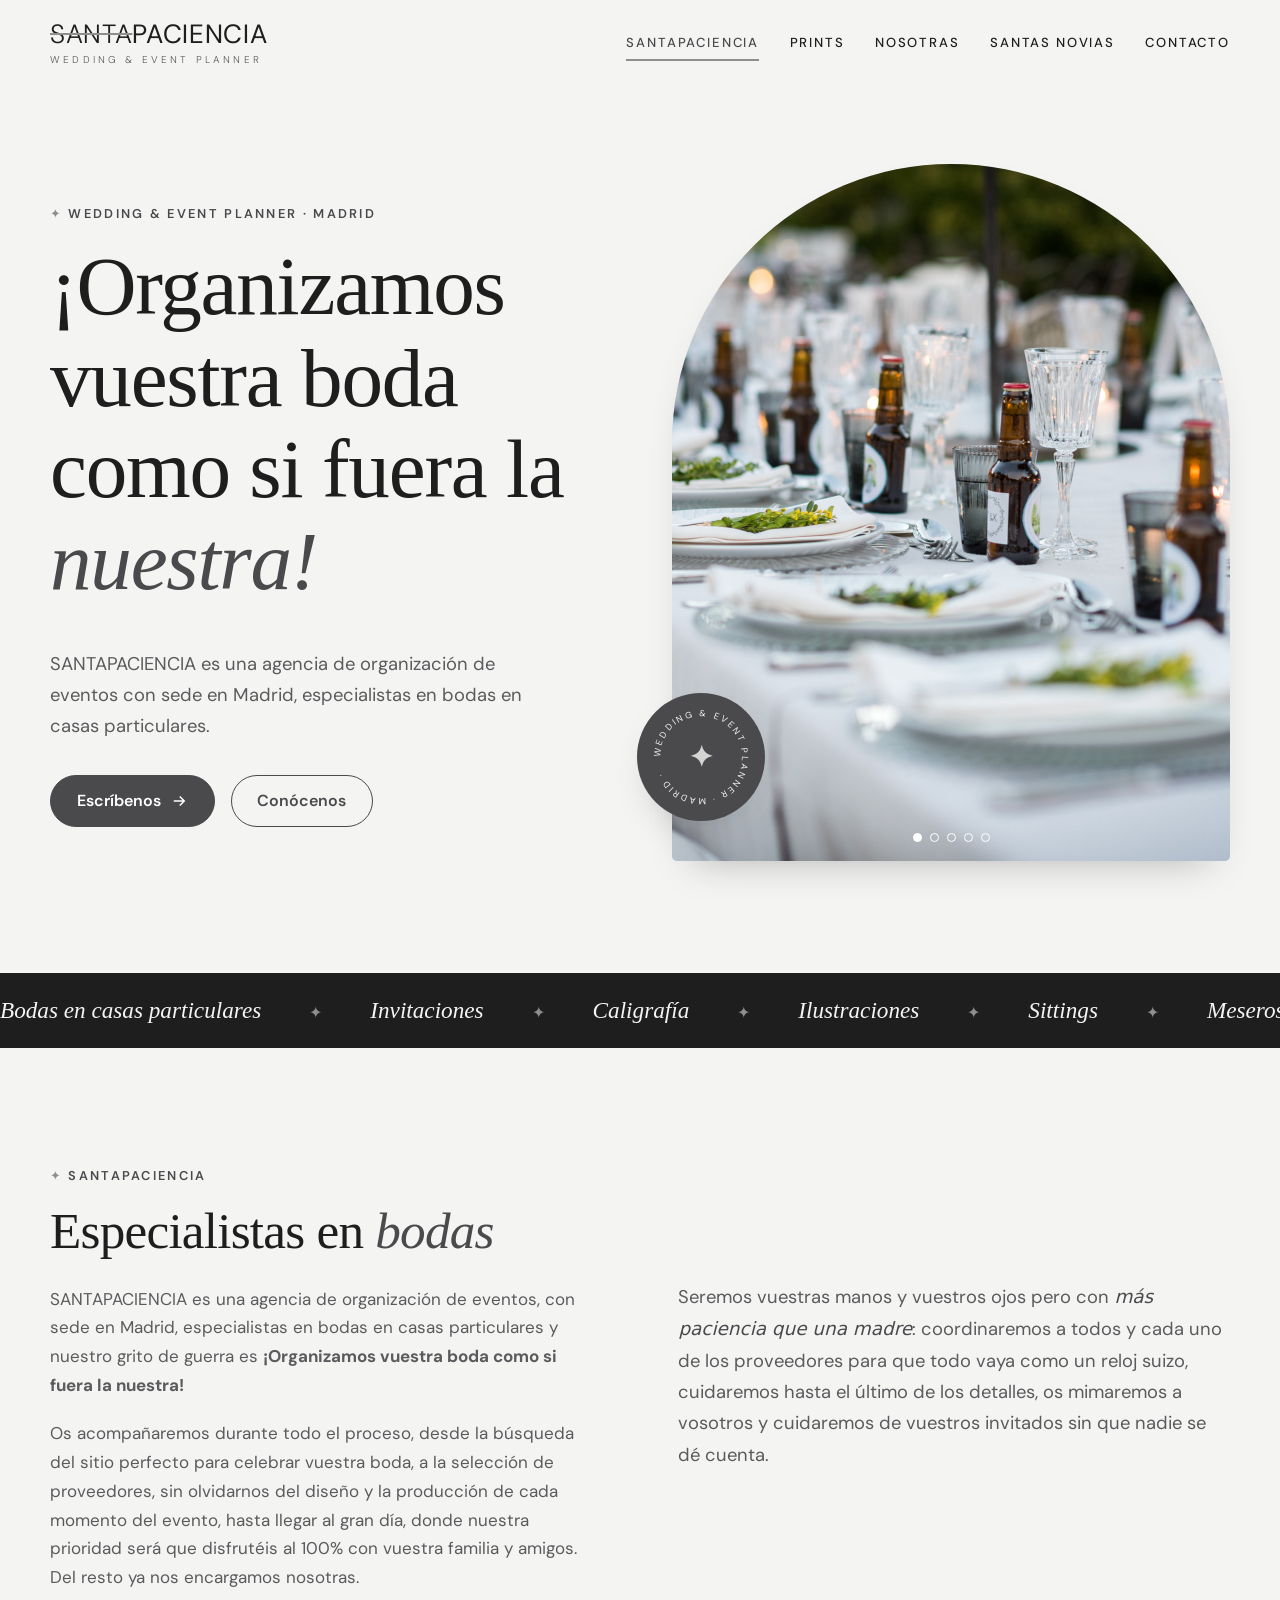
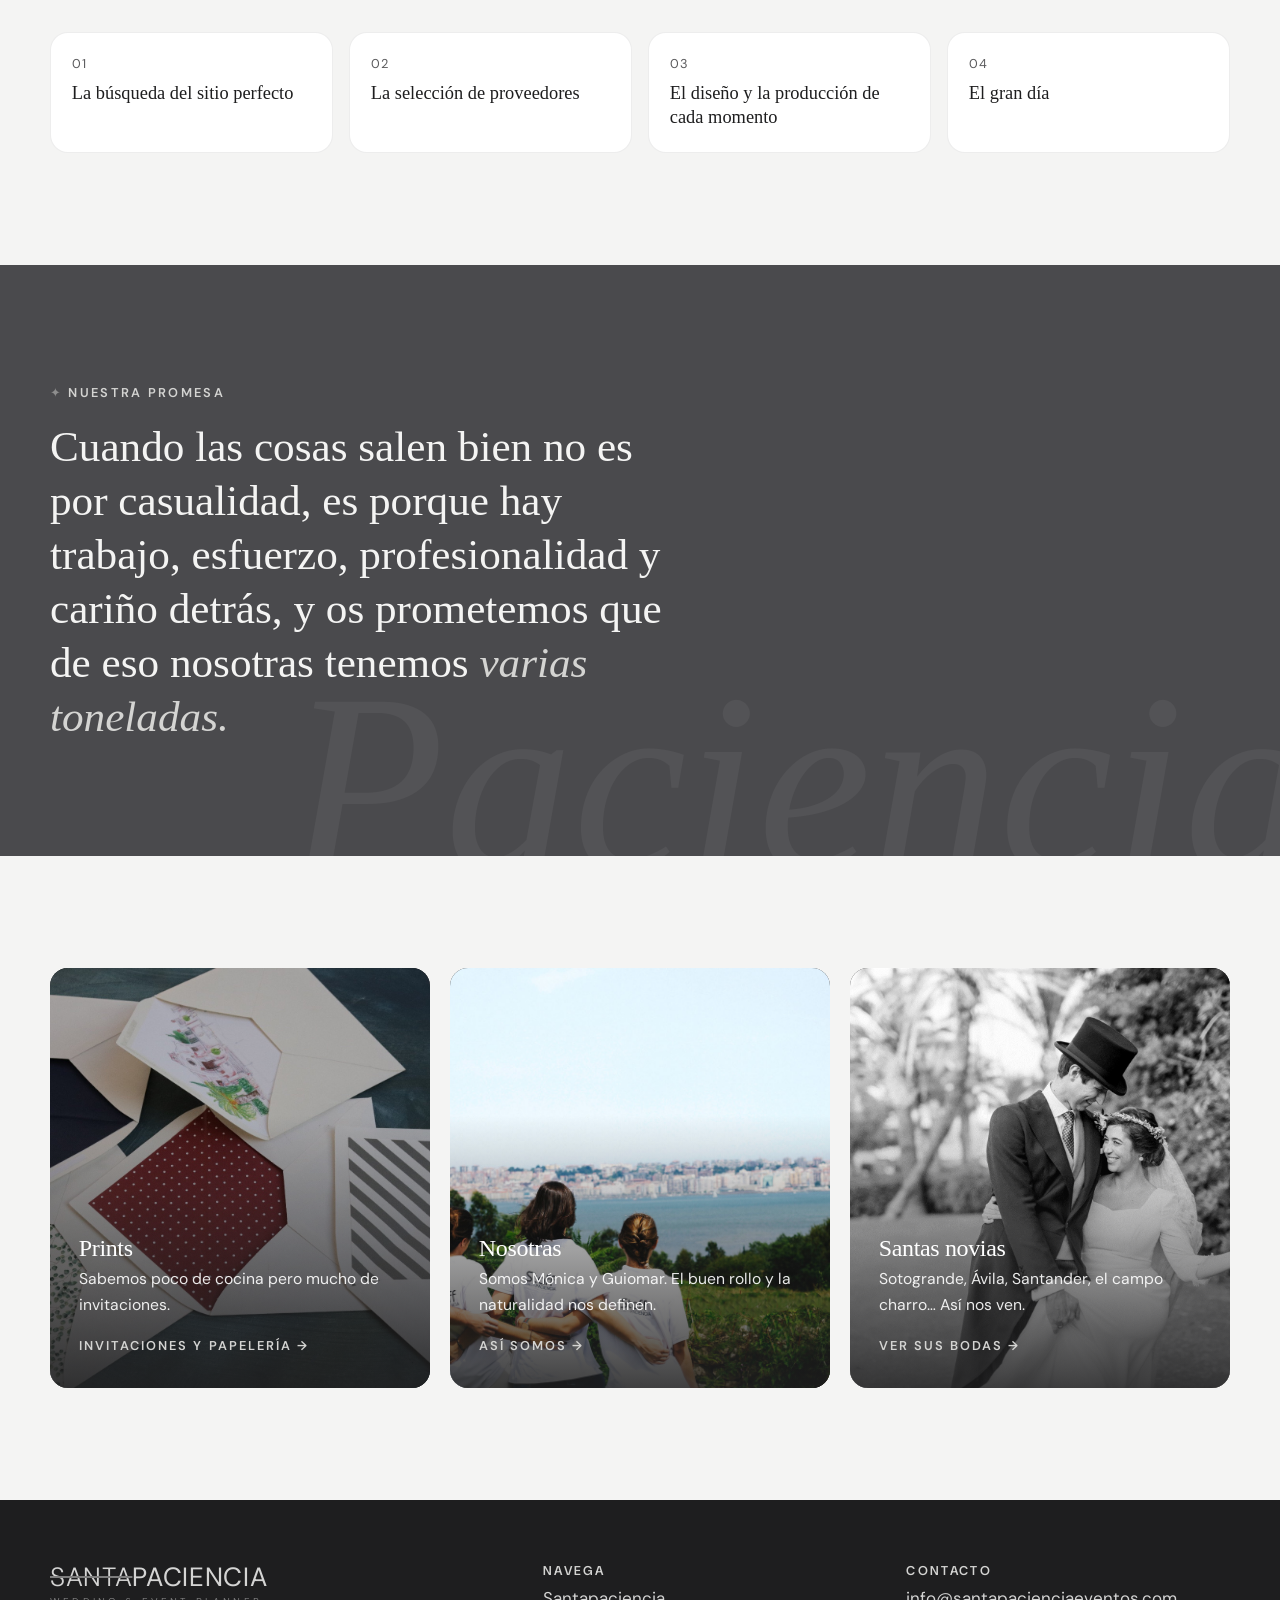
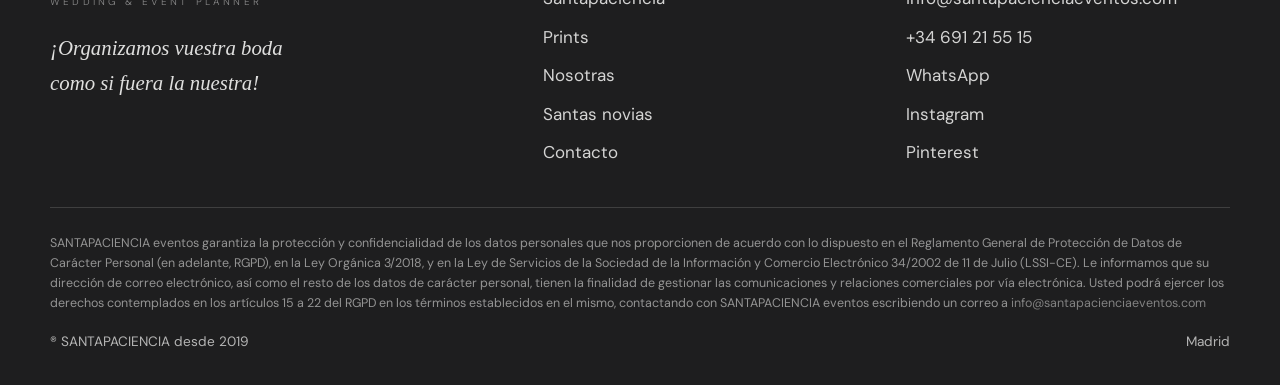
==== commit 0c6eed72: "Actualización definitiva de teléfono y whtasapp en todas las páginas" ====
--- a/index.html
+++ b/index.html
@@ -143,7 +143,7 @@
           <ul>
             <li><a href="mailto:info@santapacienciaeventos.com">info@santapacienciaeventos.com</a></li>
             <li><a href="tel:+34691215515">+34 691 21 55 15</a></li>
-            <li><a href="https://wa.me/+34691215515" target="_blank">Whatsapp</a>
+            <li><a href="https://wa.me/34691215515" target="_blank" rel="noopener">WhatsApp</a></li>
             <li><a href="https://www.instagram.com/santapacienciaeventos/" target="_blank" rel="noopener">Instagram</a></li>
             <li><a href="https://www.pinterest.es/santapacienciaeventos/" target="_blank" rel="noopener">Pinterest</a></li>
           </ul>
